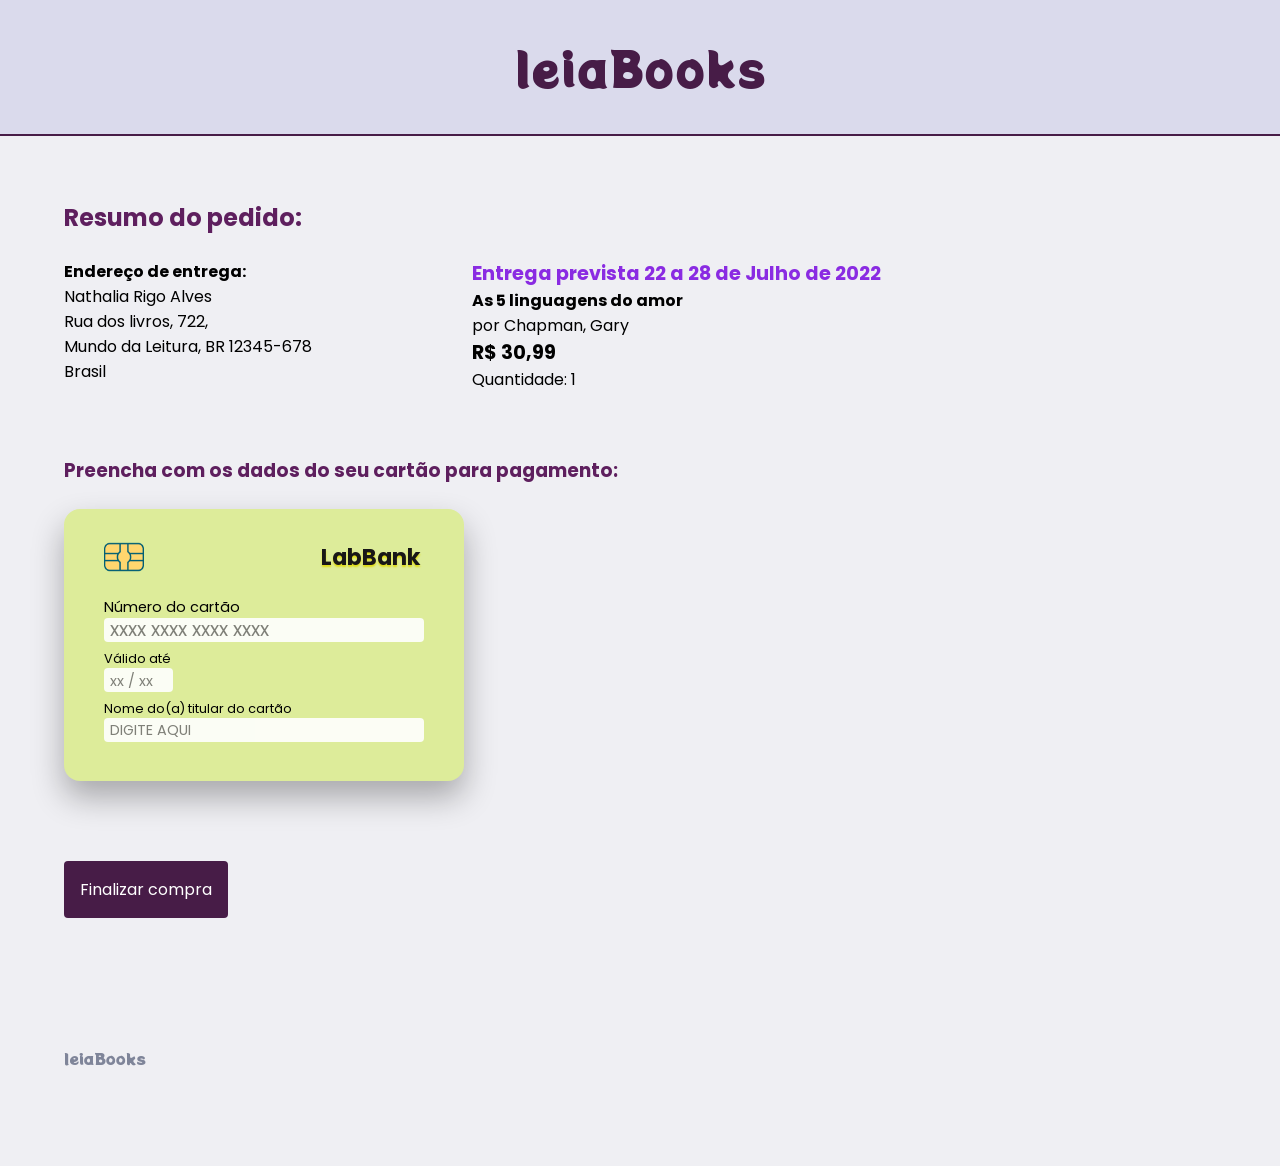
==== src/index.html @ 4ec932f4 "commit inicial" ====
<!DOCTYPE html>
<html>

<head>
  <meta charset="utf-8">
  <title>Validação de cartão de crédito</title>
  <link rel="stylesheet" href="style.css" />
  <link rel="preconnect" href="https://fonts.googleapis.com">

  <link rel="preconnect" href="https://fonts.gstatic.com" crossorigin>
  <link href="https://fonts.googleapis.com/css2?family=Potta+One&display=swap" rel="stylesheet">

  <link rel="preconnect" href="https://fonts.gstatic.com" crossorigin>
  <link href="https://fonts.googleapis.com/css2?family=Poppins:wght@100;200;300;400;500;600;700&display=swap"
    rel="stylesheet">
</head>

<body>
  <header>
    <h1 id="logoHeader">leiaBooks</h1>
    <div id="line"></div>
  </header>

  <main>
    <section id="data">
      <div class="title">
        <h2>Resumo do pedido:</h2>
      </div>

      <div id="toRight">
        <div id="address">
          <label><b>Endereço de entrega:</b></label><br>
          <label>Nathalia Rigo Alves</label><br>
          <label>Rua dos livros, 722,</label><br>
          <label>Mundo da Leitura, BR 12345-678</label><br>
          <label>Brasil</label>
        </div>

        <div id="delivery">
          <label id="time"><b>Entrega prevista 22 a 28 de Julho de 2022</b></label><br>
          <label><b>As 5 linguagens do amor</b></label><br>
          <label>por Chapman, Gary</label><br>
          <label id="price">R$ 30,99</label><br>
          <label>Quantidade: 1</label><br>
        </div>
      </div>

      <div>
        <h3 class="title">Preencha com os dados do seu cartão para pagamento:</h3>
      </div>
    </section>

    <section id="card">
      <div id="cardHeader">
        <img id="chipImg" src="img/chip.png">
        <h2 id="logoBank">LabBank</h2>
      </div>

      <div id="cardData">
        <div>
          <label id="numberInputLabel">Número do cartão</label><br>
          <input type="text" id="numberInput" maxlength="16" placeholder="xxxx xxxx xxxx xxxx">
        </div>

        <div class="expiry-name">
          <label>Válido até</label><br>
          <input type="text" id="expiryInput" maxlength="5" placeholder="xx / xx">
        </div>

        <div class="expiry-name">
          <label>Nome do(a) titular do cartão</label><br>
          <input type="text" id="nameInput" placeholder="DIGITE AQUI">
        </div>
      </div>
    </section>

    <button id="button" type="button">Finalizar compra</button>

    <footer id="footer">leiaBooks</footer>

  </main>
  <script src="index.js" type="module"></script>
</body>

</html>
---- src/style.css ----
* {
    margin: 0;
    padding: 0;
    box-sizing: border-box;
    font-family: 'poppins';
}

body {
    height: 100%;
    width: 100%;
    background: rgb(239, 239, 243);
}



#logoHeader {
    background: rgb(218, 218, 236);
    padding: 2rem 0;
    text-align: center;
    font-family: 'potta one';
    font-weight: 100;
    color: rgb(71, 28, 71);
    font-size: 3rem;
}

#line {
    width: auto;
    border: 1px solid rgb(71, 28, 71);
}



main {
    margin: 4rem 4rem;
}

.title {
    margin-bottom: 1.5rem;
    color: rgb(94, 31, 94);
}

#toRight {
    display: flex;
}

#delivery {
    margin-left: 10rem;
    margin-bottom: 4rem;
}

#time {
    color: blueviolet; 
    font-size: 1.2rem;
}

#price {
    font-weight: bold;
    font-size: 1.2rem;
}



#card {
    width: 25rem;
    height: 17rem;
    padding: 1.5rem;
    box-shadow: 0rem 1rem 2rem rgba(0, 0, 0, 0.3);
    border-radius: 1rem;
    background: rgb(221, 236, 154);
    font-size: 0.9rem;
    color: black;
}

#cardHeader {
    height: 3rem;
    display: flex;
    justify-content: space-between;
    align-items: center;
    margin-bottom: 1rem;
}

#chipImg {
    width: 2.5rem;
    height: 2.5rem;
    margin-left: 1rem;
}

#logoBank {
    color: rgb(24, 23, 23);
    font-size: 1.4rem;
    text-shadow: 0 2px 2px rgb(223, 219, 16);
    margin-right: 1.2rem;
}

#cardData {
    margin-left: 1rem;
}

.expiry-name {
    margin-top: 0.5rem;
    font-size: 0.8rem;
}



#numberInput {
    color: black;
    opacity: 0.9;
    font-weight: normal;
    width: 20rem;
    height: 1.5rem;
    font-size: 1.2rem;
    padding-left: 0.4rem;
    padding-top: 0.1rem;
    padding-bottom: 0.2rem;
    border: none;
    border-radius: 0.25rem;
}

#expiryInput {
    color: black;
    opacity: 0.9;
    font-weight: normal;
    width: 4.3rem;
    height: 1.5rem;
    font-size: 0.9rem;
    padding-left: 0.4rem;
    padding-top: 0.2rem;
    border: none;
    border-radius: 0.25rem;
}

#nameInput {
    color: black;
    opacity: 0.9;
    font-weight: normal;
    width: 20rem;
    height: 1.5rem;
    font-size: 0.9rem;
    padding-left: 0.4rem;
    padding-top: 0.1rem;
    padding-bottom: 0.1rem;
    border: none;
    border-radius: 0.25rem;
    text-transform: uppercase;
}


#button {
    color: white;
    background-color: rgb(71, 28, 71);
    border: 0;
    padding: 1rem 1rem;
    border-radius: 0.25rem;
    font-size: 1rem;
    font-weight: normal;
    margin-top: 5rem;
}



#footer {
    font-family: 'potta one';
    font-weight: normal;
    padding: 4rem 0 2rem;
    color: #363f5f;
    opacity: 0.6;
    margin-top: 4rem;
}
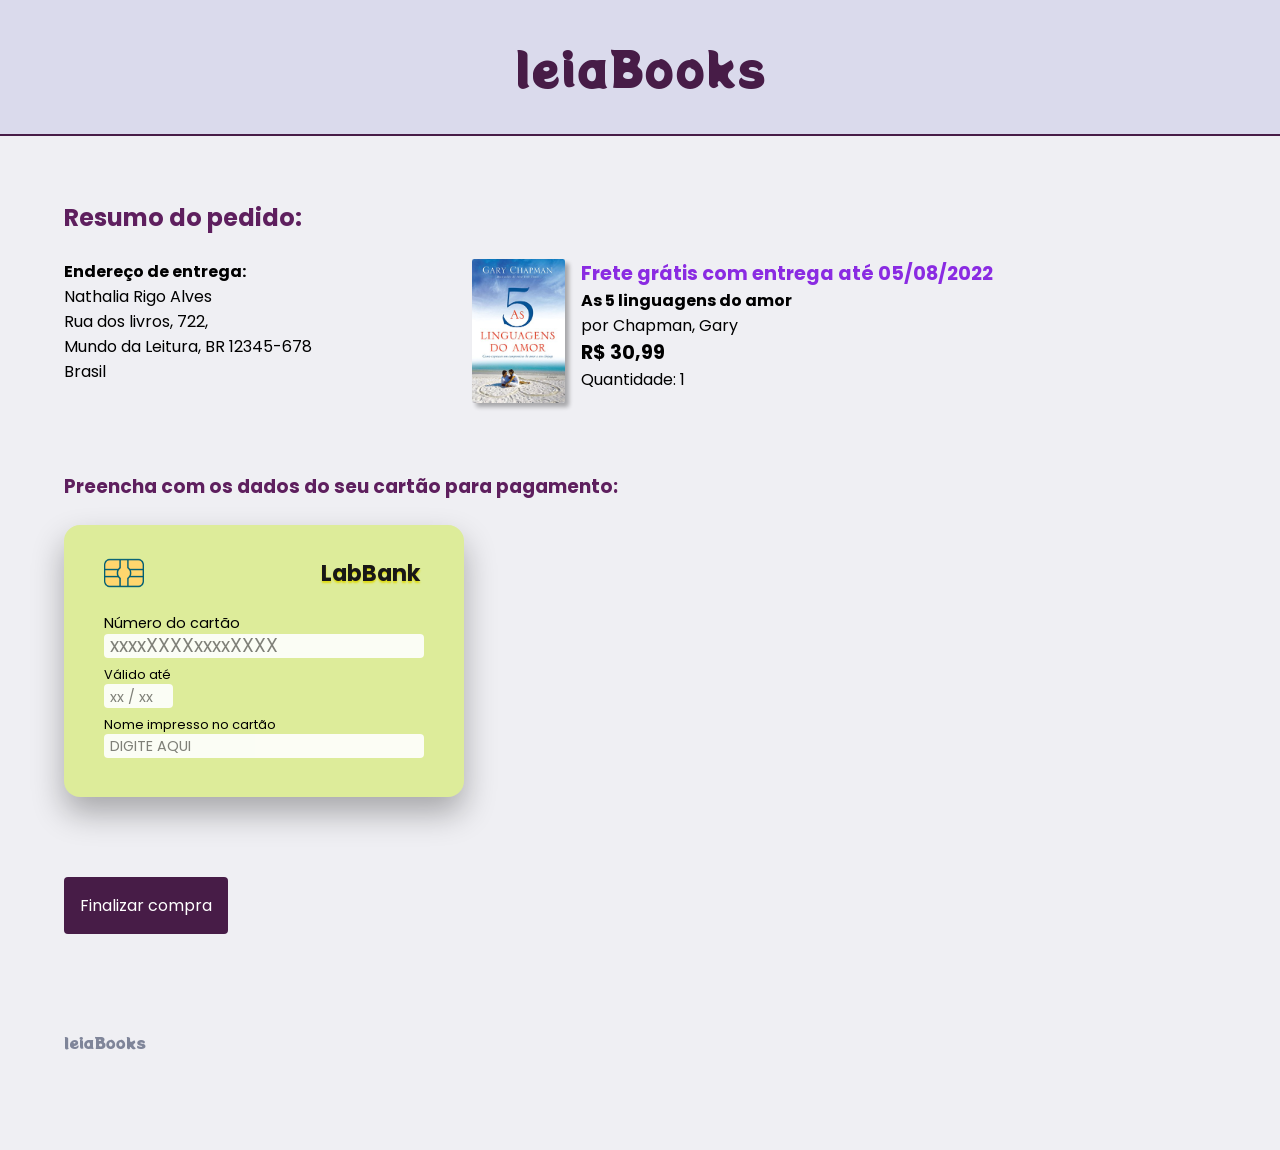
==== commit 9f2714c1: "finalizada validação do cartão, as mascaras e os ajustes da estilização" ====
--- a/src/index.html
+++ b/src/index.html
@@ -36,8 +36,12 @@
           <label>Brasil</label>
         </div>
 
+        <div>
+          <img id="imag" src="img/livro.png">
+        </div>
+
         <div id="delivery">
-          <label id="time"><b>Entrega prevista 22 a 28 de Julho de 2022</b></label><br>
+          <label id="time"><b>Frete grátis com entrega até 05/08/2022</b></label><br>
           <label><b>As 5 linguagens do amor</b></label><br>
           <label>por Chapman, Gary</label><br>
           <label id="price">R$ 30,99</label><br>
@@ -56,10 +60,10 @@
         <h2 id="logoBank">LabBank</h2>
       </div>
 
-      <div id="cardData">
+      <form id="cardData">
         <div>
           <label id="numberInputLabel">Número do cartão</label><br>
-          <input type="text" id="numberInput" maxlength="16" placeholder="xxxx xxxx xxxx xxxx">
+          <input type="text" id="numberInput" maxlength="16" placeholder="xxxxXXXXxxxxXXXX">
         </div>
 
         <div class="expiry-name">
@@ -68,10 +72,10 @@
         </div>
 
         <div class="expiry-name">
-          <label>Nome do(a) titular do cartão</label><br>
+          <label>Nome impresso no cartão</label><br>
           <input type="text" id="nameInput" placeholder="DIGITE AQUI">
         </div>
-      </div>
+      </form>
     </section>
 
     <button id="button" type="button">Finalizar compra</button>
--- a/src/style.css
+++ b/src/style.css
@@ -41,15 +41,24 @@
 
 #toRight {
     display: flex;
+    margin-bottom: 1rem;
+}
+
+#imag {
+    margin-left: 10rem;
+    width: 5.8rem;
+    height: 9rem;
+    border-radius: 0.15rem;
+    box-shadow: 0.25rem 0.25rem 0.25rem rgba(0, 0, 0, 0.3);
 }
 
 #delivery {
-    margin-left: 10rem;
+    margin-left: 1rem;
     margin-bottom: 4rem;
 }
 
 #time {
-    color: blueviolet; 
+    color: blueviolet;
     font-size: 1.2rem;
 }
 
@@ -146,6 +155,7 @@
 }
 
 
+
 #button {
     color: white;
     background-color: rgb(71, 28, 71);
@@ -165,5 +175,5 @@
     padding: 4rem 0 2rem;
     color: #363f5f;
     opacity: 0.6;
-    margin-top: 4rem;
+    margin-top: 2rem;
 }
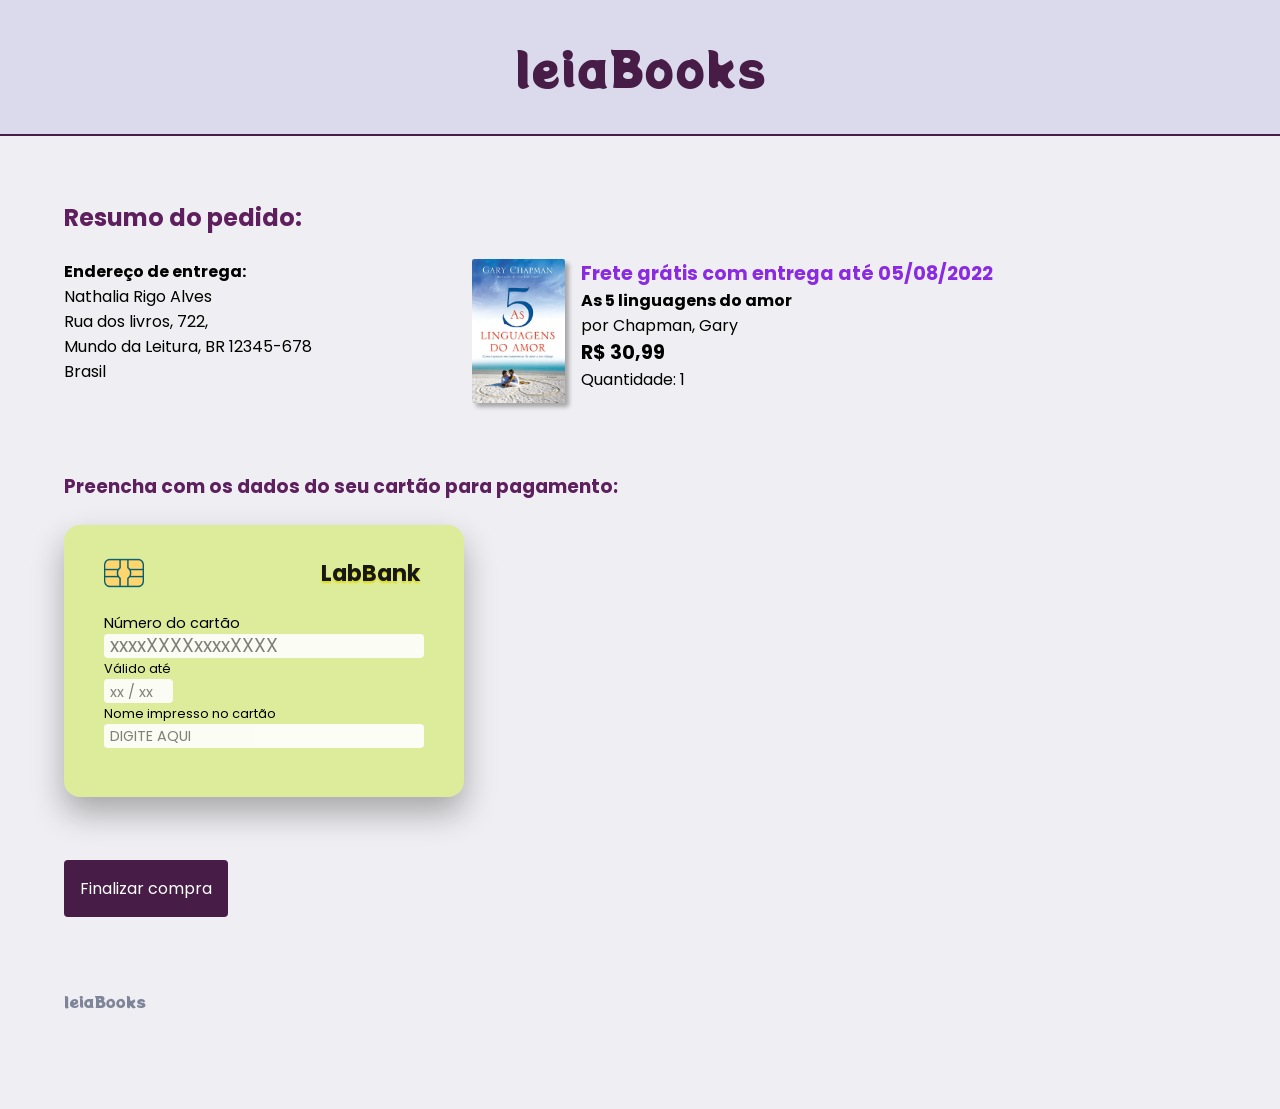
==== commit 24e0b553: "project feedback" ====
--- a/src/index.html
+++ b/src/index.html
@@ -2,86 +2,75 @@
 <html>
 
 <head>
-  <meta charset="utf-8">
+  <meta charset="utf-8" />
   <title>Validação de cartão de crédito</title>
   <link rel="stylesheet" href="style.css" />
-  <link rel="preconnect" href="https://fonts.googleapis.com">
+  <link rel="preconnect" href="https://fonts.googleapis.com" />
 
-  <link rel="preconnect" href="https://fonts.gstatic.com" crossorigin>
-  <link href="https://fonts.googleapis.com/css2?family=Potta+One&display=swap" rel="stylesheet">
+  <link rel="preconnect" href="https://fonts.gstatic.com" crossorigin />
+  <link href="https://fonts.googleapis.com/css2?family=Potta+One&display=swap" rel="stylesheet" />
 
-  <link rel="preconnect" href="https://fonts.gstatic.com" crossorigin>
+  <link rel="preconnect" href="https://fonts.gstatic.com" crossorigin />
   <link href="https://fonts.googleapis.com/css2?family=Poppins:wght@100;200;300;400;500;600;700&display=swap"
-    rel="stylesheet">
+    rel="stylesheet" />
 </head>
 
 <body>
   <header>
-    <h1 id="logoHeader">leiaBooks</h1>
-    <div id="line"></div>
+    <h1 class="logo-header">leiaBooks</h1>
+    <div class="line"></div>
   </header>
 
   <main>
-    <section id="data">
-      <div class="title">
-        <h2>Resumo do pedido:</h2>
-      </div>
+    <section class="data">
+      <h2 class="title">Resumo do pedido:</h2>
 
-      <div id="toRight">
-        <div id="address">
-          <label><b>Endereço de entrega:</b></label><br>
-          <label>Nathalia Rigo Alves</label><br>
-          <label>Rua dos livros, 722,</label><br>
-          <label>Mundo da Leitura, BR 12345-678</label><br>
+      <div class="to-right">
+        <div class="address">
+          <label><b>Endereço de entrega:</b></label><br />
+          <label>Nathalia Rigo Alves</label><br />
+          <label>Rua dos livros, 722,</label><br />
+          <label>Mundo da Leitura, BR 12345-678</label><br />
           <label>Brasil</label>
         </div>
 
-        <div>
-          <img id="imag" src="img/livro.png">
-        </div>
+        <img class="imag" alt="Capa do livro As 5 Linguagens do Amor" src="img/livro.png" />
 
-        <div id="delivery">
-          <label id="time"><b>Frete grátis com entrega até 05/08/2022</b></label><br>
-          <label><b>As 5 linguagens do amor</b></label><br>
-          <label>por Chapman, Gary</label><br>
-          <label id="price">R$ 30,99</label><br>
-          <label>Quantidade: 1</label><br>
+        <div class="delivery">
+          <label class="time"><b>Frete grátis com entrega até 05/08/2022</b></label><br />
+          <label><b>As 5 linguagens do amor</b></label><br />
+          <label>por Chapman, Gary</label><br />
+          <label class="price">R$ 30,99</label><br />
+          <label>Quantidade: 1</label><br />
         </div>
       </div>
 
-      <div>
-        <h3 class="title">Preencha com os dados do seu cartão para pagamento:</h3>
-      </div>
+      <h3 class="title">
+        Preencha com os dados do seu cartão para pagamento:
+      </h3>
     </section>
 
-    <section id="card">
-      <div id="cardHeader">
-        <img id="chipImg" src="img/chip.png">
-        <h2 id="logoBank">LabBank</h2>
+    <section class="card">
+      <div class="card-header">
+        <img class="chip-img" alt="Modelo de um chip de cartão" src="img/chip.png" />
+        <h2 class="logo-bank">LabBank</h2>
       </div>
 
-      <form id="cardData">
-        <div>
-          <label id="numberInputLabel">Número do cartão</label><br>
-          <input type="text" id="numberInput" maxlength="16" placeholder="xxxxXXXXxxxxXXXX">
-        </div>
+      <form class="card-data">
+        <label id="numberInputLabel">Número do cartão</label><br />
+        <input type="text" id="numberInput" maxlength="16" placeholder="xxxxXXXXxxxxXXXX" />
 
-        <div class="expiry-name">
-          <label>Válido até</label><br>
-          <input type="text" id="expiryInput" maxlength="5" placeholder="xx / xx">
-        </div>
+        <label class="expiry-name">Válido até</label><br />
+        <input type="text" id="expiryInput" maxlength="5" placeholder="xx / xx" />
 
-        <div class="expiry-name">
-          <label>Nome impresso no cartão</label><br>
-          <input type="text" id="nameInput" placeholder="DIGITE AQUI">
-        </div>
+        <br><label class="expiry-name">Nome impresso no cartão</label><br />
+        <input type="text" id="nameInput" placeholder="DIGITE AQUI" />
+
+        <button id="button" type="button">Finalizar compra</button>
       </form>
     </section>
 
-    <button id="button" type="button">Finalizar compra</button>
-
-    <footer id="footer">leiaBooks</footer>
-
+    <footer class="footer">leiaBooks</footer>
   </main>
   <script src="index.js" type="module"></script>
 </body>
--- a/src/style.css
+++ b/src/style.css
@@ -1,179 +1,169 @@
 * {
-    margin: 0;
-    padding: 0;
-    box-sizing: border-box;
-    font-family: 'poppins';
+  margin: 0;
+  padding: 0;
+  box-sizing: border-box;
+  font-family: "poppins";
 }
 
 body {
-    height: 100%;
-    width: 100%;
-    background: rgb(239, 239, 243);
+  height: 100%;
+  width: 100%;
+  background: rgb(239, 239, 243);
+}
+
+.logo-header {
+  background: rgb(218, 218, 236);
+  padding: 2rem 0;
+  text-align: center;
+  font-family: "potta one";
+  font-weight: 100;
+  color: rgb(71, 28, 71);
+  font-size: 3rem;
+}
+
+.line {
+  width: auto;
+  border: 1px solid rgb(71, 28, 71);
+}
+
+main {
+  margin: 4rem 4rem;
+}
+
+.title {
+  margin-bottom: 1.5rem;
+  color: rgb(94, 31, 94);
+}
+
+.to-right {
+  display: flex;
+  margin-bottom: 1rem;
+}
+
+.imag {
+  margin-left: 10rem;
+  width: 5.8rem;
+  height: 9rem;
+  border-radius: 0.15rem;
+  box-shadow: 0.25rem 0.25rem 0.25rem rgba(0, 0, 0, 0.3);
+}
+
+.delivery {
+  margin-left: 1rem;
+  margin-bottom: 4rem;
+}
+
+.time {
+  color: blueviolet;
+  font-size: 1.2rem;
+}
+
+.price {
+  font-weight: bold;
+  font-size: 1.2rem;
+}
+
+.card {
+  width: 25rem;
+  height: 17rem;
+  padding: 1.5rem;
+  box-shadow: 0rem 1rem 2rem rgba(0, 0, 0, 0.3);
+  border-radius: 1rem;
+  background: rgb(221, 236, 154);
+  font-size: 0.9rem;
+  color: black;
+}
+
+.card-header {
+  height: 3rem;
+  display: flex;
+  justify-content: space-between;
+  align-items: center;
+  margin-bottom: 1rem;
+}
+
+.chip-img {
+  width: 2.5rem;
+  height: 2.5rem;
+  margin-left: 1rem;
+}
+
+.logo-bank {
+  color: rgb(24, 23, 23);
+  font-size: 1.4rem;
+  text-shadow: 0 2px 2px rgb(223, 219, 16);
+  margin-right: 1.2rem;
+}
+
+.card-data {
+  margin-left: 1rem;
+}
+
+.expiry-name {
+  font-size: 0.80rem;
+
 }
 
 
-
-#logoHeader {
-    background: rgb(218, 218, 236);
-    padding: 2rem 0;
-    text-align: center;
-    font-family: 'potta one';
-    font-weight: 100;
-    color: rgb(71, 28, 71);
-    font-size: 3rem;
-}
-
-#line {
-    width: auto;
-    border: 1px solid rgb(71, 28, 71);
-}
-
-
-
-main {
-    margin: 4rem 4rem;
-}
-
-.title {
-    margin-bottom: 1.5rem;
-    color: rgb(94, 31, 94);
-}
-
-#toRight {
-    display: flex;
-    margin-bottom: 1rem;
-}
-
-#imag {
-    margin-left: 10rem;
-    width: 5.8rem;
-    height: 9rem;
-    border-radius: 0.15rem;
-    box-shadow: 0.25rem 0.25rem 0.25rem rgba(0, 0, 0, 0.3);
-}
-
-#delivery {
-    margin-left: 1rem;
-    margin-bottom: 4rem;
-}
-
-#time {
-    color: blueviolet;
-    font-size: 1.2rem;
-}
-
-#price {
-    font-weight: bold;
-    font-size: 1.2rem;
-}
-
-
-
-#card {
-    width: 25rem;
-    height: 17rem;
-    padding: 1.5rem;
-    box-shadow: 0rem 1rem 2rem rgba(0, 0, 0, 0.3);
-    border-radius: 1rem;
-    background: rgb(221, 236, 154);
-    font-size: 0.9rem;
-    color: black;
-}
-
-#cardHeader {
-    height: 3rem;
-    display: flex;
-    justify-content: space-between;
-    align-items: center;
-    margin-bottom: 1rem;
-}
-
-#chipImg {
-    width: 2.5rem;
-    height: 2.5rem;
-    margin-left: 1rem;
-}
-
-#logoBank {
-    color: rgb(24, 23, 23);
-    font-size: 1.4rem;
-    text-shadow: 0 2px 2px rgb(223, 219, 16);
-    margin-right: 1.2rem;
-}
-
-#cardData {
-    margin-left: 1rem;
-}
-
-.expiry-name {
-    margin-top: 0.5rem;
-    font-size: 0.8rem;
-}
-
-
-
 #numberInput {
-    color: black;
-    opacity: 0.9;
-    font-weight: normal;
-    width: 20rem;
-    height: 1.5rem;
-    font-size: 1.2rem;
-    padding-left: 0.4rem;
-    padding-top: 0.1rem;
-    padding-bottom: 0.2rem;
-    border: none;
-    border-radius: 0.25rem;
+  color: black;
+  opacity: 0.9;
+  font-weight: normal;
+  width: 20rem;
+  height: 1.5rem;
+  font-size: 1.2rem;
+  padding-left: 0.4rem;
+  padding-top: 0.1rem;
+  padding-bottom: 0.2rem;
+  border: none;
+  border-radius: 0.25rem;
 }
 
 #expiryInput {
-    color: black;
-    opacity: 0.9;
-    font-weight: normal;
-    width: 4.3rem;
-    height: 1.5rem;
-    font-size: 0.9rem;
-    padding-left: 0.4rem;
-    padding-top: 0.2rem;
-    border: none;
-    border-radius: 0.25rem;
+  color: black;
+  opacity: 0.9;
+  font-weight: normal;
+  width: 4.3rem;
+  height: 1.5rem;
+  font-size: 0.9rem;
+  padding-left: 0.4rem;
+  padding-top: 0.2rem;
+  border: none;
+  border-radius: 0.25rem;
 }
 
 #nameInput {
-    color: black;
-    opacity: 0.9;
-    font-weight: normal;
-    width: 20rem;
-    height: 1.5rem;
-    font-size: 0.9rem;
-    padding-left: 0.4rem;
-    padding-top: 0.1rem;
-    padding-bottom: 0.1rem;
-    border: none;
-    border-radius: 0.25rem;
-    text-transform: uppercase;
+  color: black;
+  opacity: 0.9;
+  font-weight: normal;
+  width: 20rem;
+  height: 1.5rem;
+  font-size: 0.9rem;
+  padding-left: 0.4rem;
+  padding-top: 0.1rem;
+  padding-bottom: 0.1rem;
+  border: none;
+  border-radius: 0.25rem;
+  text-transform: uppercase;
 }
 
-
-
 #button {
-    color: white;
-    background-color: rgb(71, 28, 71);
-    border: 0;
-    padding: 1rem 1rem;
-    border-radius: 0.25rem;
-    font-size: 1rem;
-    font-weight: normal;
-    margin-top: 5rem;
+  color: white;
+  background-color: rgb(71, 28, 71);
+  border: 0;
+  padding: 1rem 1rem;
+  border-radius: 0.25rem;
+  font-size: 1rem;
+  font-weight: normal;
+  margin-top: 7rem;
+  margin-left: -2.5rem;
 }
 
-
-
-#footer {
-    font-family: 'potta one';
-    font-weight: normal;
-    padding: 4rem 0 2rem;
-    color: #363f5f;
-    opacity: 0.6;
-    margin-top: 2rem;
-}+.footer {
+  font-family: "potta one";
+  font-weight: normal;
+  padding: 4rem 0 2rem;
+  color: #363f5f;
+  opacity: 0.6;
+  margin-top: 8rem;
+}
